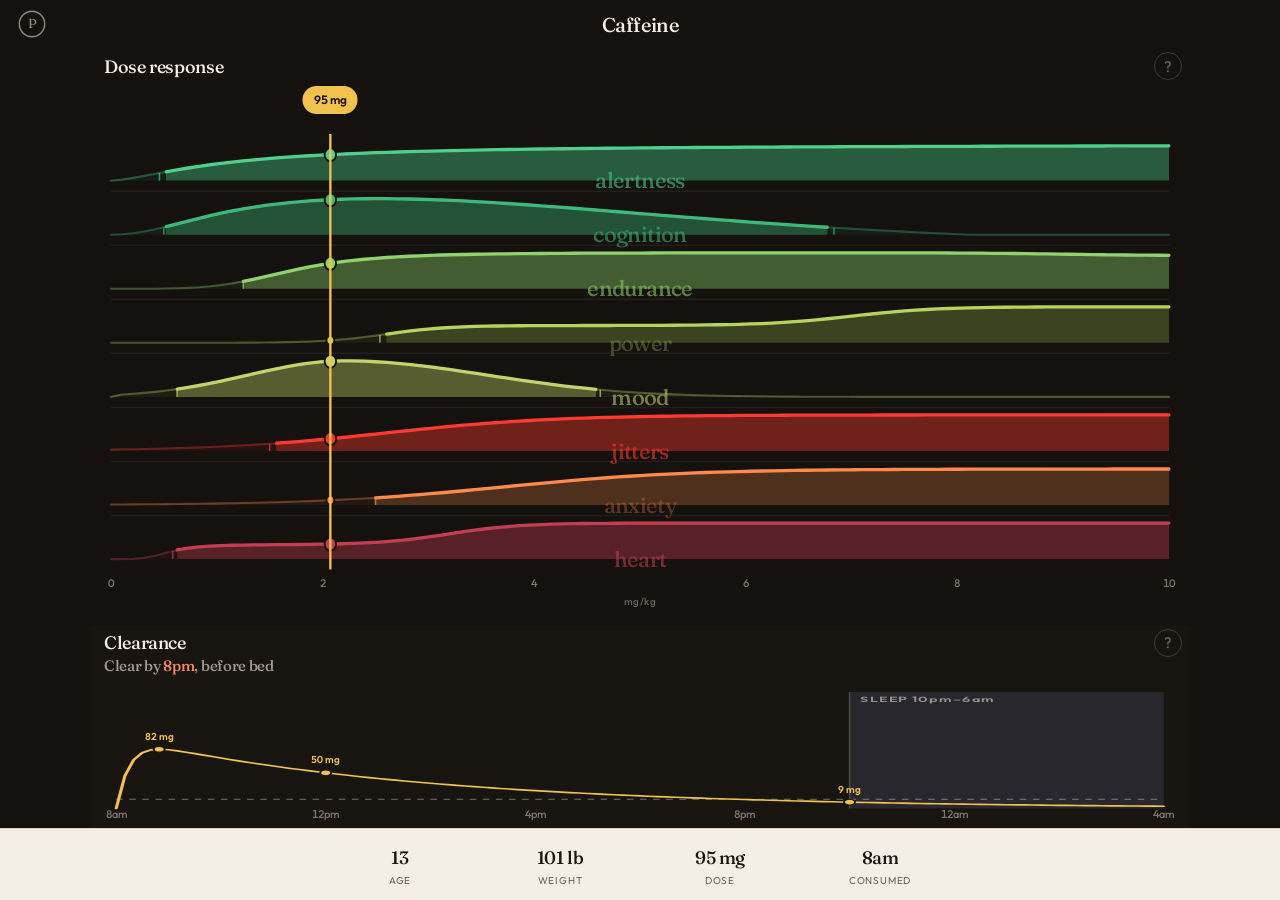
==== caffeine/index.html @ 864a2ca4 "Start Circle P: caffeine dose visualizer and The Word. Co-authored-by: Cursor <cursoragent@cursor.co" ====
<!DOCTYPE html>
<html lang="en">

<head>
  <meta charset="utf-8" />
  <meta name="viewport" content="width=device-width, initial-scale=1, viewport-fit=cover" />
  <title>Caffeine · Circle P</title>
  <meta name="description" content="Caffeine dose response and clearance." />
  <link rel="preconnect" href="https://fonts.googleapis.com" />
  <link rel="preconnect" href="https://fonts.gstatic.com" crossorigin />
  <link
    href="https://fonts.googleapis.com/css2?family=Fraunces:opsz,wght@9..144,500;9..144,600&family=Outfit:wght@400;500;600&display=swap"
    rel="stylesheet" />
  <link rel="stylesheet" href="../shared.css" />
  <link rel="stylesheet" href="styles.css?v=22" />
</head>

<body>
  <header class="top">
    <a class="brand" href="../" aria-label="Circle P">
      <svg viewBox="0 0 32 32" width="28" height="28" aria-hidden="true">
        <circle cx="16" cy="16" r="14.5" fill="none" stroke="currentColor" stroke-width="1.6" />
        <text x="16" y="21" text-anchor="middle" font-size="15" font-family="Fraunces, Georgia, serif"
          fill="currentColor">P</text>
      </svg>
    </a>
    <button type="button" class="app-name" id="app-toggle" aria-expanded="false" aria-controls="app-menu">
      Caffeine
    </button>
    <span class="top-spacer" aria-hidden="true"></span>
  </header>

  <div class="app-menu" id="app-menu" hidden>
    <a href="./" aria-current="page">Caffeine</a>
    <a href="../the-word/">The Word</a>
  </div>

  <main class="fold">
    <section class="panel" id="dose-panel">
      <div class="panel-head">
        <h2>Dose response</h2>
        <button type="button" class="help" data-flip="dose-panel" data-label="What these curves mean"
          aria-expanded="false" aria-controls="dose-notes" aria-label="What these curves mean">?</button>
      </div>
      <div class="flip">
        <div class="flip-inner">
          <div class="flip-front">
            <div class="dose-wrap">
              <div class="dose-plot">
                <svg id="dose-chart" viewBox="0 0 840 338" preserveAspectRatio="none" role="slider"
                  aria-label="Dose in milligrams" aria-valuemin="0" aria-valuemax="800"></svg>
                <div id="dose-stamps" class="dose-stamps" aria-hidden="true"></div>
                <div class="dose-hud" aria-hidden="true">
                  <div id="dose-pill" class="dose-pill"></div>
                </div>
              </div>
              <div class="dose-scale">
                <div id="dose-axis" class="dose-axis"></div>
                <p class="dose-unit">mg/kg</p>
              </div>
            </div>
          </div>
          <div class="flip-back">
            <p class="notes-lead" id="notes-lead">mg below are for 13 y, 101 lb</p>
            <dl id="dose-notes">
              <dt>Alertness</dt>
              <dd><span data-note="alertness"></span>
                <span class="cite">Lieberman 2002, men ~24. Childs &amp; de Wit 2006, adults 18–35.</span>
              </dd>
              <dt>Cognition</dt>
              <dd><span data-note="cognition"></span>
                <span class="cite">Childs &amp; de Wit 2006, adults 18–35. Kaplan 1997.</span>
              </dd>
              <dt>Endurance</dt>
              <dd><span data-note="endurance"></span>
                <span class="cite">Graham &amp; Spriet 1995, men ~20s. Southward 2018.</span>
              </dd>
              <dt>Power</dt>
              <dd><span data-note="power"></span>
                <span class="cite">Pallarés 2013, men ~25.</span>
              </dd>
              <dt>Speed</dt>
              <dd><span data-note="speed"></span>
                <span class="cite">Saville 2018. Salinero 2019. Christensen 2017.</span>
              </dd>
              <dt>Mood</dt>
              <dd><span data-note="mood"></span>
                <span class="cite">Childs &amp; de Wit 2006. Kaplan 1997. Griffiths, adults.</span>
              </dd>
              <dt>Jitters</dt>
              <dd><span data-note="jitters"></span>
                <span class="cite">Richardson 1995, adults.</span>
              </dd>
              <dt>Anxiety</dt>
              <dd><span data-note="anxiety"></span>
                <span class="cite">Childs &amp; de Wit 2006. Childs 2008. Rogers 2010, adults.</span>
              </dd>
              <dt>Heart</dt>
              <dd><span data-note="heart"></span>
                <span class="cite">Temple 2014, ages 8–9 and 15–17. Mandilaras 2022, mean age 14.5.</span>
              </dd>
            </dl>
          </div>
        </div>
      </div>
    </section>
    <section class="panel clear-panel" id="clear-panel">
      <div class="clear-head">
        <div class="panel-head">
          <h2>Clearance</h2>
          <button type="button" class="help" data-flip="clear-panel" data-label="What this chart means"
            aria-expanded="false" aria-controls="clear-notes" aria-label="What this chart means">?</button>
        </div>
        <p id="sleep-readout"></p>
      </div>
      <div class="flip">
        <div class="flip-inner">
          <div class="flip-front">
            <div class="clear-wrap">
              <svg id="clear-chart" viewBox="0 0 840 220" preserveAspectRatio="none" role="img"></svg>
              <div id="clear-marks" class="clear-marks" aria-hidden="true"></div>
              <div id="clear-axis" class="dose-axis" aria-hidden="true"></div>
            </div>
          </div>
          <div class="flip-back">
            <dl id="clear-notes">
              <dt>Uptake</dt>
              <dd><span data-note="uptake"></span>
                <span class="cite">Bonati 1982. Liguori 1997, adults, 400 mg. Brachtel 1988.</span>
              </dd>
              <dt>Metabolism rate</dt>
              <dd><span data-note="decay"></span>
                <span class="cite">EFSA 2015. Aranda 1979.</span>
              </dd>
              <dt>Sleep disturbance</dt>
              <dd><span data-note="quiet"></span>
                <span class="cite">Landolt 1995, young men ~70 kg.</span>
              </dd>
            </dl>
          </div>
        </div>
      </div>
    </section>
  </main>

  <div class="scrim" id="scrim" hidden></div>

  <div class="sheet" id="sheet" hidden>
    <div class="editor" data-editor="age">
      <div class="chips" id="age-chips"></div>
      <input id="age-range" type="range" min="8" max="80" step="1" value="13" />
      <div class="stepper">
        <button type="button" id="age-down" aria-label="Younger">−</button>
        <div class="stepper-value">
          <input id="age-input" type="number" min="8" max="80" step="1" value="13" />
          <span>yr</span>
        </div>
        <button type="button" id="age-up" aria-label="Older">+</button>
      </div>
      <p class="meta" aria-hidden="true">&nbsp;</p>
    </div>

    <div class="editor" data-editor="weight">
      <div class="chips" id="weight-chips"></div>
      <input id="weight-range" type="range" min="40" max="400" step="1" value="101" />
      <div class="stepper">
        <button type="button" id="weight-down" aria-label="Lighter">−</button>
        <div class="stepper-value">
          <input id="weight-input" type="number" min="40" max="400" step="1" value="101" />
          <span>lb</span>
        </div>
        <button type="button" id="weight-up" aria-label="Heavier">+</button>
      </div>
      <p class="meta" id="weight-kg">46 kg</p>
    </div>

    <div class="editor" data-editor="dose">
      <div class="chips" id="drinks"></div>
      <input id="dose-range" type="range" min="0" max="400" step="1" value="95" />
      <div class="stepper">
        <button type="button" id="dose-down" aria-label="Less">−</button>
        <div class="stepper-value">
          <input id="dose-input" type="number" min="0" max="800" step="1" value="95" />
          <span>mg</span>
        </div>
        <button type="button" id="dose-up" aria-label="More">+</button>
      </div>
      <p class="meta" id="dose-meta">2.1 mg/kg</p>
    </div>

    <div class="editor editor-split" data-editor="time">
      <div class="editor-col">
        <div class="chips" id="consume-chips"></div>
        <input id="consume-range" type="range" min="300" max="1320" step="15" value="480" />
        <div class="stepper">
          <button type="button" id="consume-down" aria-label="Earlier">−</button>
          <div class="stepper-value">
            <span id="consume-display" class="stepper-clock">8am</span>
          </div>
          <button type="button" id="consume-up" aria-label="Later">+</button>
        </div>
        <p class="meta">consumed</p>
      </div>
      <div class="editor-col">
        <div class="chips" id="bed-chips"></div>
        <input id="bed-range" type="range" min="1080" max="1560" step="15" value="1320" />
        <div class="stepper">
          <button type="button" id="bed-down" aria-label="Earlier bedtime">−</button>
          <div class="stepper-value">
            <span id="bed-display" class="stepper-clock">10pm</span>
          </div>
          <button type="button" id="bed-up" aria-label="Later bedtime">+</button>
        </div>
        <p class="meta">bedtime</p>
      </div>
    </div>
  </div>

  <nav class="tray" aria-label="Inputs">
    <div class="tray-inner">
      <button type="button" class="tray-item" data-sheet="age">
        <strong id="tray-age">13</strong>
        <span>age</span>
      </button>
      <button type="button" class="tray-item" data-sheet="weight">
        <strong id="tray-weight">101 lb</strong>
        <span>weight</span>
      </button>
      <button type="button" class="tray-item" data-sheet="dose">
        <strong id="tray-dose">95 mg</strong>
        <span>dose</span>
      </button>
      <button type="button" class="tray-item" data-sheet="time">
        <strong id="tray-time">8am</strong>
        <span>consumed</span>
      </button>
    </div>
  </nav>

  <script src="app.js?v=35"></script>
</body>

</html>
---- shared.css ----
:root {
  --bg: #efe6d6;
  --ink: #1c1410;
  --ink-soft: #5c5046;
  --paper: #fff8ee;
  --rule: #d9cbb6;
  --stage: #14110e;
  --serif: "Fraunces", "Iowan Old Style", Georgia, serif;
  --sans: "Outfit", "Avenir Next", "Segoe UI", sans-serif;
}

* {
  box-sizing: border-box;
}

html {
  background: var(--bg);
}

body {
  margin: 0;
  color: var(--ink);
  background: var(--bg);
  font-family: var(--sans);
  font-size: 17px;
  line-height: 1.5;
}

a {
  color: inherit;
}

.home {
  color: #f4eee4;
  background: var(--stage);
}

.home html,
html:has(.home) {
  background: var(--stage);
}

.home-stage {
  display: flex;
  flex-direction: column;
  align-items: center;
  justify-content: center;
  gap: 48px;
  min-height: 100dvh;
  padding: max(32px, env(safe-area-inset-top)) 24px max(40px, env(safe-area-inset-bottom));
}

.home-brand {
  color: rgba(244, 238, 228, 0.55);
}

.home-apps {
  display: flex;
  flex-direction: column;
  align-items: center;
  gap: 8px;
}

.home-apps a {
  padding: 8px 12px;
  font-family: var(--serif);
  font-size: clamp(32px, 8vw, 48px);
  font-weight: 500;
  letter-spacing: -0.03em;
  line-height: 1.1;
  text-decoration: none;
}

.home-apps a:hover {
  color: #f2c14e;
}
---- caffeine/styles.css ----
:root {
  --stage: #14110e;
  --paper: #f4eee4;
  --ink: #1c1410;
  --muted: #6d6258;
  --line: #e0d4c4;
  --mark: #f2c14e;
  --header: 48px;
  --tray: 72px;
  --serif: "Fraunces", "Iowan Old Style", Georgia, serif;
  --sans: "Outfit", "Avenir Next", "Segoe UI", sans-serif;
}

* {
  box-sizing: border-box;
}

html,
body {
  margin: 0;
  min-height: 100%;
  background: var(--stage);
  color: var(--paper);
  font-family: var(--sans);
  user-select: none;
}

.top {
  position: sticky;
  top: 0;
  z-index: 6;
  display: grid;
  grid-template-columns: 44px 1fr 44px;
  align-items: center;
  height: calc(var(--header) + env(safe-area-inset-top));
  padding: env(safe-area-inset-top) 10px 0;
  background: var(--stage);
}

.brand {
  display: grid;
  place-items: center;
  width: 44px;
  height: 44px;
  color: rgba(244, 238, 228, 0.55);
  text-decoration: none;
}

.brand:hover {
  color: var(--paper);
}

.app-name {
  justify-self: center;
  padding: 6px 12px;
  border: 0;
  background: transparent;
  color: var(--paper);
  font-family: var(--serif);
  font-size: 20px;
  font-weight: 500;
  letter-spacing: -0.02em;
  cursor: pointer;
}

.app-name[aria-expanded="true"] {
  color: var(--mark);
}

.top-spacer {
  width: 44px;
}

.app-menu:not([hidden]) {
  position: sticky;
  top: calc(var(--header) + env(safe-area-inset-top));
  z-index: 6;
  display: flex;
  flex-direction: column;
  padding: 4px 16px 12px;
  background: var(--stage);
  border-bottom: 1px solid rgba(244, 238, 228, 0.08);
}

.app-menu a {
  padding: 12px 8px;
  color: var(--paper);
  font-size: 16px;
  text-decoration: none;
}

.app-menu a[aria-current="page"] {
  color: var(--mark);
}

.fold {
  display: flex;
  flex-direction: column;
  height: calc(100dvh - var(--header) - var(--tray) - env(safe-area-inset-top) - env(safe-area-inset-bottom));
}

.panel {
  display: flex;
  flex-direction: column;
  min-height: 0;
  flex: 2.15 1 0;
}

.panel:not(.clear-panel) {
  margin-bottom: 16px;
}

.clear-panel {
  flex: 0.78 1 0;
  background: #181410;
}

.panel-head {
  display: flex;
  align-items: center;
  justify-content: space-between;
  gap: 8px;
  min-height: 32px;
  padding: 4px 8px 0 14px;
}

.panel h2 {
  margin: 0;
  font-family: var(--serif);
  font-size: 18px;
  font-weight: 500;
  letter-spacing: -0.02em;
  color: var(--paper);
}

.help {
  flex: 0 0 auto;
  width: 28px;
  height: 28px;
  border: 1px solid rgba(244, 238, 228, 0.18);
  border-radius: 50%;
  background: transparent;
  color: rgba(244, 238, 228, 0.4);
  font-family: var(--sans);
  font-size: 15px;
  font-weight: 400;
  line-height: 1;
  cursor: pointer;
}

.help[aria-expanded="true"] {
  border-color: var(--mark);
  color: var(--mark);
  font-size: 18px;
}

.clear-head {
  display: flex;
  flex-direction: column;
  gap: 0;
  padding: 0;
}

.clear-head .panel-head {
  padding-bottom: 0;
}

.clear-head #sleep-readout {
  padding: 0 14px 2px;
}

.panel.is-flipped #sleep-readout {
  display: none;
}

.flip {
  flex: 1 1 auto;
  min-height: 0;
  perspective: 900px;
}

.flip-inner {
  position: relative;
  width: 100%;
  height: 100%;
  transition: transform 0.4s ease;
  transform-style: preserve-3d;
}

.panel.is-flipped .flip-inner {
  transform: rotateY(180deg);
}

.flip-front,
.flip-back {
  position: absolute;
  inset: 0;
  backface-visibility: hidden;
  -webkit-backface-visibility: hidden;
}

.flip-front {
  display: flex;
  flex-direction: column;
  pointer-events: auto;
}

.panel.is-flipped .flip-front {
  pointer-events: none;
}

.flip-back {
  pointer-events: none;
}

.panel.is-flipped .flip-back {
  pointer-events: auto;
}

.flip-front .dose-wrap,
.flip-front .clear-wrap,
.flip-front > svg {
  flex: 1 1 auto;
  min-height: 0;
  height: 100%;
}

.flip-back {
  overflow: auto;
  padding: 4px 14px 14px;
  transform: rotateY(180deg);
  user-select: text;
  -webkit-overflow-scrolling: touch;
}

.notes-lead {
  margin: 0 0 10px;
  font-size: 11px;
  letter-spacing: 0.04em;
  text-align: center;
  color: rgba(244, 238, 228, 0.4);
}

.flip-back dl {
  margin: 0;
}

.flip-back dt {
  margin: 14px 0 5px;
  font-family: var(--serif);
  font-size: clamp(16px, 4.8vw, 22px);
  font-weight: 500;
  letter-spacing: -0.03em;
  line-height: 0.95;
  text-align: center;
  color: var(--paper);
}

.flip-back dt:first-child {
  margin-top: 2px;
}

.flip-back dd {
  margin: 0 auto;
  max-width: 34em;
  font-size: 13px;
  line-height: 1.35;
  color: rgba(244, 238, 228, 0.78);
}

.flip-back .cite {
  display: block;
  margin-top: 3px;
  font-size: 11px;
  color: rgba(244, 238, 228, 0.4);
}

.clear-head p {
  margin: 0;
  font-family: var(--serif);
  font-size: 15px;
  font-weight: 500;
  letter-spacing: -0.02em;
  line-height: 1.25;
  color: rgba(244, 238, 228, 0.62);
}

.clear-head em {
  font-style: normal;
  color: #ff8a65;
}

.panel svg {
  display: block;
  width: 100%;
  flex: 1 1 auto;
  min-height: 0;
  touch-action: none;
  cursor: ew-resize;
}

.dose-wrap {
  display: flex;
  flex-direction: column;
  flex: 1 1 auto;
  min-height: 0;
}

.dose-plot {
  position: relative;
  flex: 1 1 auto;
  min-height: 0;
}

.dose-plot svg,
.clear-wrap svg {
  display: block;
  width: 100%;
  height: 100%;
}

.clear-wrap {
  position: relative;
  flex: 1 1 auto;
  min-height: 0;
}

.dose-hud {
  position: absolute;
  inset: 0;
  pointer-events: none;
}

.dose-pill {
  position: absolute;
  top: 6px;
  transform: translateX(-50%);
  padding: 5px 11px;
  border-radius: 999px;
  background: var(--mark);
  color: var(--ink);
  font-family: var(--sans);
  font-size: 12px;
  font-weight: 600;
  font-variant-numeric: tabular-nums;
  letter-spacing: 0;
  white-space: nowrap;
}

.dose-scale {
  flex: 0 0 auto;
  padding: 2px 0 0;
}

.dose-axis {
  position: relative;
  height: 13px;
}

.dose-axis span {
  position: absolute;
  top: 0;
  color: rgba(244, 238, 228, 0.45);
  font-family: var(--sans);
  font-size: 11px;
  font-weight: 500;
  font-variant-numeric: tabular-nums;
  letter-spacing: 0;
  line-height: 1;
  transform: translateX(-50%);
  white-space: nowrap;
}

.dose-unit {
  margin: 3px 0 0;
  text-align: center;
  font-family: var(--sans);
  font-size: 10px;
  font-weight: 500;
  letter-spacing: 0.04em;
  color: rgba(244, 238, 228, 0.38);
}

.clear-marks {
  position: absolute;
  inset: 0;
  pointer-events: none;
}

.clear-mark {
  position: absolute;
  transform: translate(-50%, -140%);
  color: #f2c14e;
  font-family: var(--sans);
  font-size: 10px;
  font-weight: 600;
  font-variant-numeric: tabular-nums;
  letter-spacing: 0;
  white-space: nowrap;
}

#clear-axis {
  position: absolute;
  left: 0;
  right: 0;
  bottom: 3px;
  height: 16px;
  pointer-events: none;
}

.dose-stamps {
  position: absolute;
  inset: 0;
  pointer-events: none;
}

.ridge-stamp {
  position: absolute;
  left: 0;
  right: 0;
  display: flex;
  align-items: flex-end;
  justify-content: center;
  font-family: var(--serif);
  font-size: clamp(16px, 4.8vw, 22px);
  font-weight: 500;
  letter-spacing: -0.03em;
  line-height: 0.9;
}

.scrim {
  position: fixed;
  inset: 0;
  z-index: 8;
  background: rgba(10, 8, 6, 0.35);
}

.sheet {
  position: fixed;
  left: 0;
  right: 0;
  bottom: calc(var(--tray) + env(safe-area-inset-bottom));
  z-index: 9;
  padding: 16px 16px 14px;
  background: var(--paper);
  color: var(--ink);
  border-top: 1px solid var(--line);
}

.editor {
  display: none;
  min-height: 168px;
}

.sheet[data-open="age"] [data-editor="age"],
.sheet[data-open="weight"] [data-editor="weight"],
.sheet[data-open="dose"] [data-editor="dose"] {
  display: flex;
  flex-direction: column;
}

.sheet[data-open="time"] [data-editor="time"] {
  display: grid;
  grid-template-columns: 1fr 1fr;
  gap: 12px;
}

.editor-col {
  min-width: 0;
  display: flex;
  flex-direction: column;
}

.field-label {
  margin: 12px 0 8px;
  font-size: 11px;
  font-weight: 600;
  letter-spacing: 0.1em;
  text-transform: uppercase;
  color: var(--muted);
}

.field-label:first-child {
  margin-top: 0;
}

.stepper {
  display: flex;
  align-items: center;
  justify-content: space-between;
  gap: 12px;
}

.stepper button,
.chip {
  min-height: 44px;
  border: 1px solid var(--line);
  background: transparent;
  color: var(--ink);
  font: inherit;
  cursor: pointer;
}

.stepper button {
  width: 48px;
  font-size: 24px;
  line-height: 1;
}

.stepper-value {
  display: flex;
  align-items: baseline;
  justify-content: center;
  gap: 8px;
  min-width: 140px;
}

.stepper-value input {
  width: 96px;
  border: 0;
  background: transparent;
  color: var(--ink);
  font-family: var(--serif);
  font-size: 44px;
  font-weight: 500;
  letter-spacing: -0.03em;
  text-align: right;
  font-variant-numeric: tabular-nums;
}

.stepper-value span,
.meta {
  color: var(--muted);
  font-size: 14px;
}

.meta {
  margin: 10px 0 0;
  text-align: center;
  min-height: 1.2em;
}

.stepper-clock {
  font-family: var(--serif);
  font-size: clamp(28px, 7vw, 36px);
  font-weight: 500;
  letter-spacing: -0.03em;
  line-height: 1;
  color: var(--ink);
}

.editor-split .chips {
  margin-left: 0;
  margin-right: 0;
  padding-left: 0;
  padding-right: 0;
}

.editor-split .stepper button {
  width: 40px;
}

.chips {
  display: flex;
  flex-wrap: nowrap;
  gap: 8px;
  margin: 0 -16px 10px;
  padding: 0 16px;
  overflow-x: auto;
  -webkit-overflow-scrolling: touch;
}

.chip {
  flex: 0 0 auto;
  padding: 0 12px;
  font-size: 14px;
}

.chip[aria-pressed="true"] {
  background: var(--ink);
  border-color: var(--ink);
  color: var(--paper);
}

input[type="range"] {
  width: 100%;
  margin: 2px 0 10px;
  accent-color: #c45e1a;
}

input[type="time"] {
  display: block;
  width: 100%;
  min-height: 44px;
  margin-bottom: 4px;
  padding: 0 10px;
  border: 1px solid var(--line);
  background: #fff8ee;
  color: var(--ink);
  font: inherit;
  font-size: 18px;
}

.tray {
  position: fixed;
  left: 0;
  right: 0;
  bottom: 0;
  z-index: 10;
  height: calc(var(--tray) + env(safe-area-inset-bottom));
  padding-bottom: env(safe-area-inset-bottom);
  background: var(--paper);
  color: var(--ink);
  border-top: 1px solid var(--line);
}

.tray-inner {
  display: grid;
  grid-template-columns: repeat(4, 1fr);
  height: var(--tray);
  max-width: 640px;
  margin: 0 auto;
}

.tray-item {
  display: flex;
  flex-direction: column;
  align-items: center;
  justify-content: center;
  gap: 2px;
  min-width: 0;
  padding: 8px 4px 6px;
  border: 0;
  background: transparent;
  color: inherit;
  font: inherit;
  cursor: pointer;
}

.tray-item[aria-pressed="true"] {
  background: #ebe3d6;
}

.tray-item strong {
  max-width: 100%;
  overflow: hidden;
  font-family: var(--serif);
  font-size: 18px;
  font-weight: 500;
  letter-spacing: -0.02em;
  white-space: nowrap;
  text-overflow: ellipsis;
}

.tray-item span {
  font-size: 10px;
  letter-spacing: 0.08em;
  text-transform: uppercase;
  color: var(--muted);
}

[hidden] {
  display: none !important;
}

@media (min-width: 800px) {
  .sheet {
    left: 50%;
    right: auto;
    width: min(520px, 100%);
    transform: translateX(-50%);
    border: 1px solid var(--line);
    border-bottom: 0;
  }

  .fold {
    max-width: 1100px;
    margin: 0 auto;
  }
}
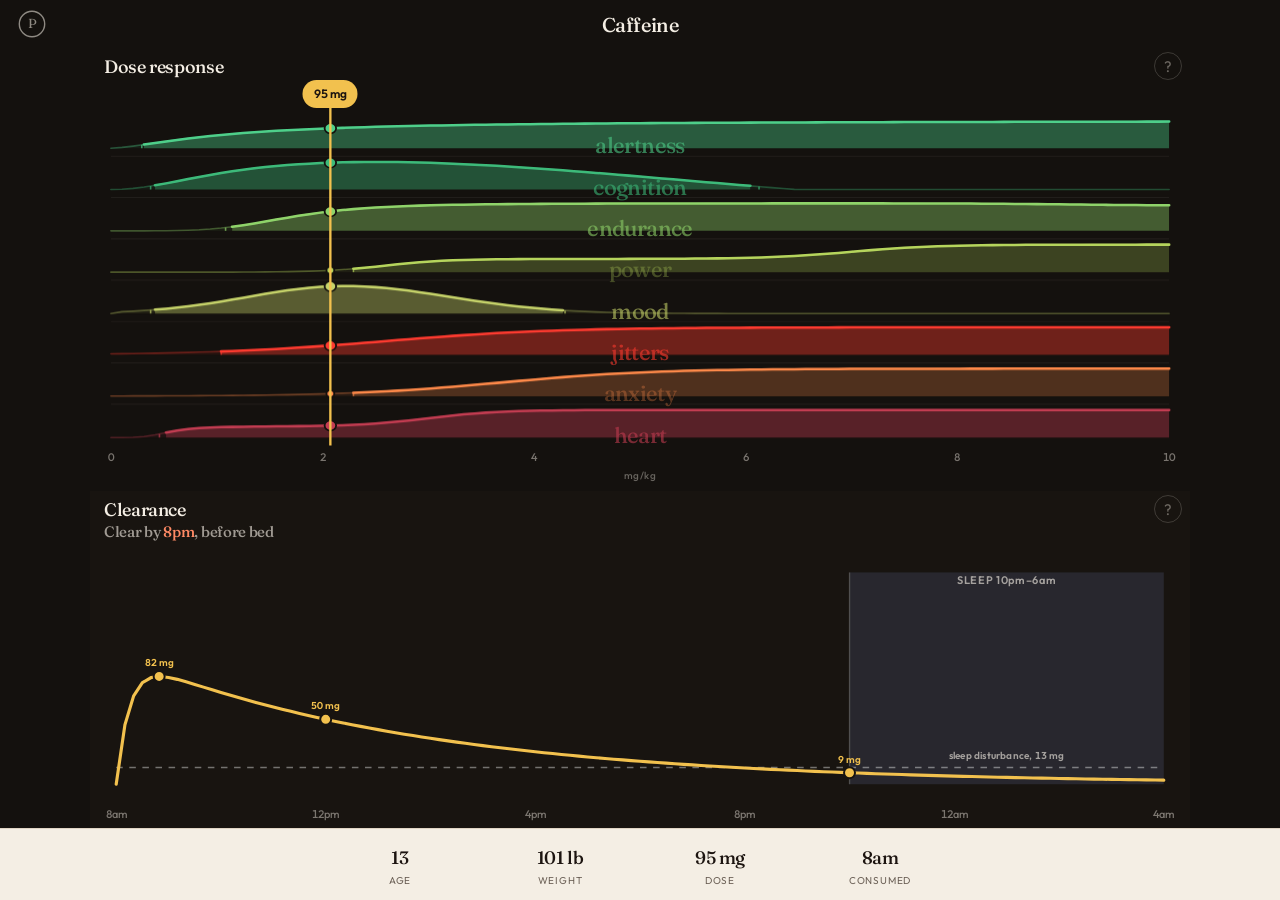
==== commit b753093c: "Publish caffeine science cleanup and readable sleep labels. Cards and ridges now tell the same story" ====
--- a/caffeine/index.html
+++ b/caffeine/index.html
@@ -5,17 +5,41 @@
   <meta charset="utf-8" />
   <meta name="viewport" content="width=device-width, initial-scale=1, viewport-fit=cover" />
   <title>Caffeine · Circle P</title>
-  <meta name="description" content="Caffeine dose response and clearance." />
+  <meta name="description"
+    content="See what a caffeine dose does at your age and weight — alertness, mood, heart, sleep — and how long it stays in you." />
+  <meta name="theme-color" content="#14110e" />
+  <meta name="color-scheme" content="dark" />
+  <meta name="apple-mobile-web-app-title" content="Caffeine" />
+  <link rel="canonical" href="https://eprothro.github.io/apps/caffeine/" />
+  <link rel="icon" href="../favicon.svg" type="image/svg+xml" />
+  <link rel="apple-touch-icon" href="../apple-touch-icon.png" />
+  <meta property="og:type" content="website" />
+  <meta property="og:site_name" content="Circle P" />
+  <meta property="og:locale" content="en_US" />
+  <meta property="og:url" content="https://eprothro.github.io/apps/caffeine/" />
+  <meta property="og:title" content="Caffeine · Circle P" />
+  <meta property="og:description"
+    content="See what a caffeine dose does at your age and weight — alertness, mood, heart, sleep — and how long it stays in you." />
+  <meta property="og:image" content="https://eprothro.github.io/apps/og/caffeine.png" />
+  <meta property="og:image:width" content="1200" />
+  <meta property="og:image:height" content="630" />
+  <meta property="og:image:alt" content="Caffeine — Circle P" />
+  <meta name="twitter:card" content="summary_large_image" />
+  <meta name="twitter:title" content="Caffeine · Circle P" />
+  <meta name="twitter:description"
+    content="See what a caffeine dose does at your age and weight — alertness, mood, heart, sleep — and how long it stays in you." />
+  <meta name="twitter:image" content="https://eprothro.github.io/apps/og/caffeine.png" />
   <link rel="preconnect" href="https://fonts.googleapis.com" />
   <link rel="preconnect" href="https://fonts.gstatic.com" crossorigin />
   <link
     href="https://fonts.googleapis.com/css2?family=Fraunces:opsz,wght@9..144,500;9..144,600&family=Outfit:wght@400;500;600&display=swap"
     rel="stylesheet" />
-  <link rel="stylesheet" href="../shared.css" />
-  <link rel="stylesheet" href="styles.css?v=22" />
+  <link rel="stylesheet" href="../shared.css?v=3" />
+  <link rel="stylesheet" href="styles.css?v=27" />
 </head>
 
 <body>
+  <h1 class="sr-only">Caffeine</h1>
   <header class="top">
     <a class="brand" href="../" aria-label="Circle P">
       <svg viewBox="0 0 32 32" width="28" height="28" aria-hidden="true">
@@ -46,13 +70,13 @@
         <div class="flip-inner">
           <div class="flip-front">
             <div class="dose-wrap">
+              <div class="dose-hud" aria-hidden="true">
+                <div id="dose-pill" class="dose-pill"></div>
+              </div>
               <div class="dose-plot">
                 <svg id="dose-chart" viewBox="0 0 840 338" preserveAspectRatio="none" role="slider"
                   aria-label="Dose in milligrams" aria-valuemin="0" aria-valuemax="800"></svg>
                 <div id="dose-stamps" class="dose-stamps" aria-hidden="true"></div>
-                <div class="dose-hud" aria-hidden="true">
-                  <div id="dose-pill" class="dose-pill"></div>
-                </div>
               </div>
               <div class="dose-scale">
                 <div id="dose-axis" class="dose-axis"></div>
@@ -65,11 +89,11 @@
             <dl id="dose-notes">
               <dt>Alertness</dt>
               <dd><span data-note="alertness"></span>
-                <span class="cite">Lieberman 2002, men ~24. Childs &amp; de Wit 2006, adults 18–35.</span>
+                <span class="cite">Lieberman 1987. Lieberman 2002, men ~24.</span>
               </dd>
               <dt>Cognition</dt>
               <dd><span data-note="cognition"></span>
-                <span class="cite">Childs &amp; de Wit 2006, adults 18–35. Kaplan 1997.</span>
+                <span class="cite">Lieberman 1987. Childs &amp; de Wit 2006, adults 18–35. Kaplan 1997.</span>
               </dd>
               <dt>Endurance</dt>
               <dd><span data-note="endurance"></span>
@@ -85,7 +109,7 @@
               </dd>
               <dt>Mood</dt>
               <dd><span data-note="mood"></span>
-                <span class="cite">Childs &amp; de Wit 2006. Kaplan 1997. Griffiths, adults.</span>
+                <span class="cite">Smit &amp; Rogers 2000. Childs &amp; de Wit 2006. Griffiths, adults.</span>
               </dd>
               <dt>Jitters</dt>
               <dd><span data-note="jitters"></span>
@@ -93,11 +117,11 @@
               </dd>
               <dt>Anxiety</dt>
               <dd><span data-note="anxiety"></span>
-                <span class="cite">Childs &amp; de Wit 2006. Childs 2008. Rogers 2010, adults.</span>
+                <span class="cite">Childs &amp; de Wit 2006. Rogers 2010, adults.</span>
               </dd>
               <dt>Heart</dt>
               <dd><span data-note="heart"></span>
-                <span class="cite">Temple 2014, ages 8–9 and 15–17. Mandilaras 2022, mean age 14.5.</span>
+                <span class="cite">Temple 2014, ages 8–9 and 15–17. Turley 2008. Mandilaras 2022, mean age 14.5.</span>
               </dd>
             </dl>
           </div>
@@ -237,7 +261,7 @@
     </div>
   </nav>
 
-  <script src="app.js?v=35"></script>
+  <script src="app.js?v=40"></script>
 </body>
 
 </html>
--- a/shared.css
+++ b/shared.css
@@ -30,6 +30,18 @@
   color: inherit;
 }
 
+.sr-only {
+  position: absolute;
+  width: 1px;
+  height: 1px;
+  padding: 0;
+  margin: -1px;
+  overflow: hidden;
+  clip: rect(0, 0, 0, 0);
+  white-space: nowrap;
+  border: 0;
+}
+
 .home {
   color: #f4eee4;
   background: var(--stage);
@@ -51,7 +63,11 @@
 }
 
 .home-brand {
+  margin: 0;
   color: rgba(244, 238, 228, 0.55);
+  font-size: inherit;
+  font-weight: inherit;
+  line-height: 0;
 }
 
 .home-apps {
--- a/caffeine/styles.css
+++ b/caffeine/styles.css
@@ -103,15 +103,15 @@
   display: flex;
   flex-direction: column;
   min-height: 0;
-  flex: 2.15 1 0;
+  flex: 1.55 1 0;
 }
 
 .panel:not(.clear-panel) {
-  margin-bottom: 16px;
+  margin-bottom: 8px;
 }
 
 .clear-panel {
-  flex: 0.78 1 0;
+  flex: 1.2 1 0;
   background: #181410;
 }
 
@@ -246,7 +246,7 @@
 }
 
 .flip-back dt {
-  margin: 14px 0 5px;
+  margin: 12px 0 4px;
   font-family: var(--serif);
   font-size: clamp(16px, 4.8vw, 22px);
   font-weight: 500;
@@ -326,15 +326,16 @@
 }
 
 .dose-hud {
-  position: absolute;
-  inset: 0;
+  position: relative;
+  flex: 0 0 auto;
+  height: 28px;
   pointer-events: none;
 }
 
 .dose-pill {
   position: absolute;
-  top: 6px;
-  transform: translateX(-50%);
+  top: 50%;
+  transform: translate(-50%, -50%);
   padding: 5px 11px;
   border-radius: 999px;
   background: var(--mark);
@@ -399,6 +400,29 @@
   white-space: nowrap;
 }
 
+.sleep-band-label,
+.quiet-label {
+  position: absolute;
+  transform: translateX(-50%);
+  color: rgba(244, 238, 228, 0.62);
+  font-family: var(--sans);
+  font-weight: 600;
+  letter-spacing: 0.06em;
+  white-space: nowrap;
+  text-align: center;
+}
+
+.sleep-band-label {
+  font-size: 11px;
+}
+
+.quiet-label {
+  transform: translate(-50%, -130%);
+  font-size: 10px;
+  font-variant-numeric: tabular-nums;
+  letter-spacing: 0.02em;
+}
+
 #clear-axis {
   position: absolute;
   left: 0;
@@ -488,7 +512,7 @@
   display: flex;
   align-items: center;
   justify-content: space-between;
-  gap: 12px;
+  gap: 8px;
 }
 
 .stepper button,
@@ -502,9 +526,11 @@
 }
 
 .stepper button {
+  flex: 0 0 48px;
   width: 48px;
   font-size: 24px;
   line-height: 1;
+  padding: 0;
 }
 
 .stepper-value {
@@ -512,23 +538,34 @@
   align-items: baseline;
   justify-content: center;
   gap: 8px;
-  min-width: 140px;
+  flex: 1 1 auto;
+  min-width: 0;
 }
 
 .stepper-value input {
-  width: 96px;
+  width: 3.15em;
+  min-width: 3.15em;
   border: 0;
+  padding: 0;
   background: transparent;
   color: var(--ink);
   font-family: var(--serif);
-  font-size: 44px;
+  font-size: clamp(36px, 11vw, 44px);
   font-weight: 500;
   letter-spacing: -0.03em;
   text-align: right;
   font-variant-numeric: tabular-nums;
-}
-
-.stepper-value span,
+  appearance: textfield;
+  -webkit-appearance: none;
+}
+
+.stepper-value input::-webkit-outer-spin-button,
+.stepper-value input::-webkit-inner-spin-button {
+  -webkit-appearance: none;
+  margin: 0;
+}
+
+.stepper-value input + span,
 .meta {
   color: var(--muted);
   font-size: 14px;
@@ -541,12 +578,16 @@
 }
 
 .stepper-clock {
+  display: block;
+  min-width: 0;
   font-family: var(--serif);
-  font-size: clamp(28px, 7vw, 36px);
+  font-size: clamp(26px, 8vw, 34px);
   font-weight: 500;
   letter-spacing: -0.03em;
   line-height: 1;
   color: var(--ink);
+  text-align: center;
+  white-space: nowrap;
 }
 
 .editor-split .chips {
@@ -556,8 +597,17 @@
   padding-right: 0;
 }
 
+.editor-split .stepper {
+  gap: 6px;
+}
+
 .editor-split .stepper button {
-  width: 40px;
+  flex: 0 0 44px;
+  width: 44px;
+}
+
+.editor-split .stepper-value {
+  min-width: 0;
 }
 
 .chips {
@@ -643,13 +693,12 @@
 
 .tray-item strong {
   max-width: 100%;
-  overflow: hidden;
   font-family: var(--serif);
-  font-size: 18px;
+  font-size: clamp(15px, 4.6vw, 18px);
   font-weight: 500;
   letter-spacing: -0.02em;
   white-space: nowrap;
-  text-overflow: ellipsis;
+  font-variant-numeric: tabular-nums;
 }
 
 .tray-item span {
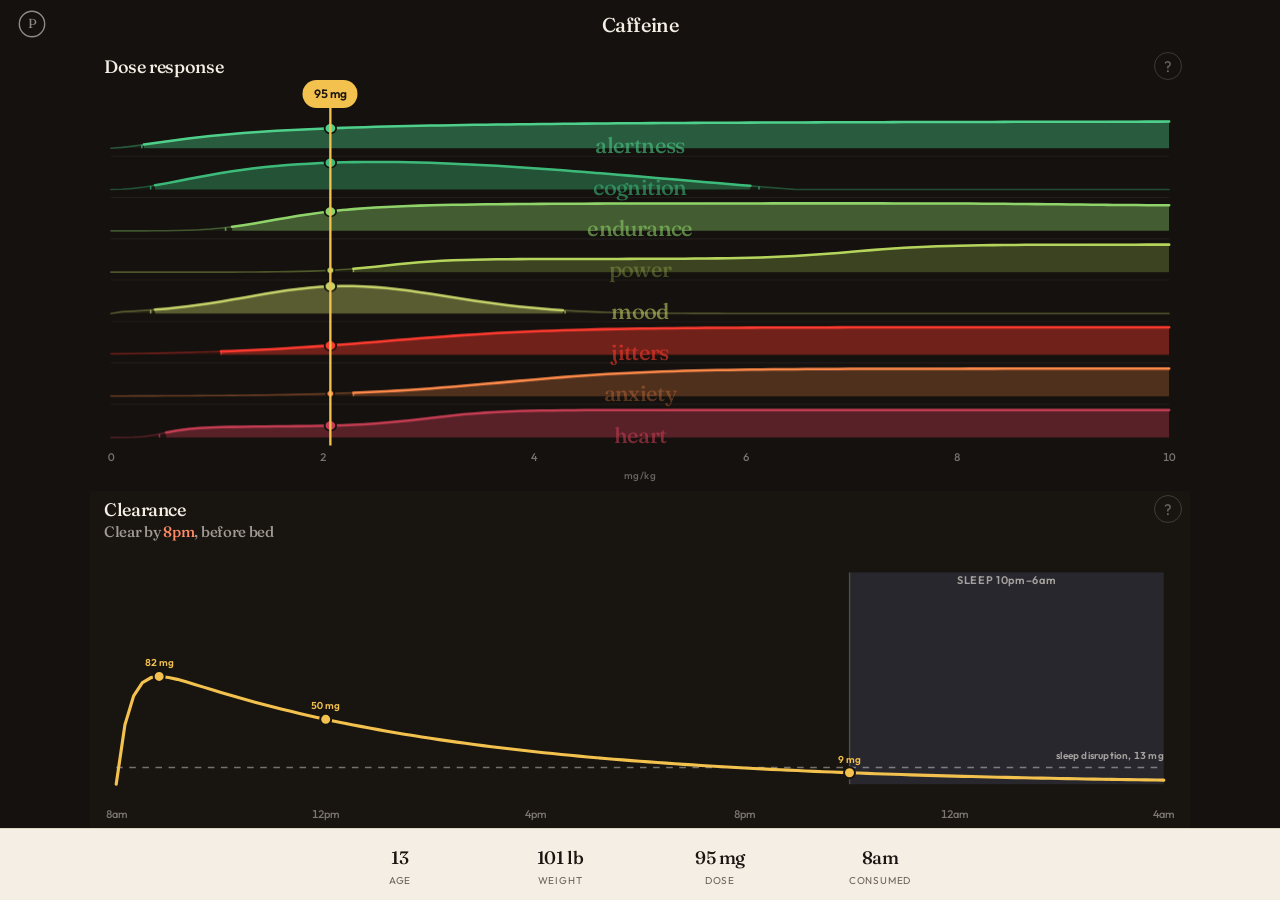
==== commit a72bb356: "Harden iOS share previews and pin the sleep line label. iMessage falls back to the touch icon when t" ====
--- a/caffeine/index.html
+++ b/caffeine/index.html
@@ -11,8 +11,9 @@
   <meta name="color-scheme" content="dark" />
   <meta name="apple-mobile-web-app-title" content="Caffeine" />
   <link rel="canonical" href="https://eprothro.github.io/apps/caffeine/" />
-  <link rel="icon" href="../favicon.svg" type="image/svg+xml" />
-  <link rel="apple-touch-icon" href="../apple-touch-icon.png" />
+  <link rel="icon" href="https://eprothro.github.io/apps/favicon.svg" type="image/svg+xml" />
+  <link rel="icon" href="https://eprothro.github.io/apps/favicon.png" type="image/png" sizes="32x32" />
+  <link rel="apple-touch-icon" href="https://eprothro.github.io/apps/apple-touch-icon.png" sizes="180x180" />
   <meta property="og:type" content="website" />
   <meta property="og:site_name" content="Circle P" />
   <meta property="og:locale" content="en_US" />
@@ -20,7 +21,8 @@
   <meta property="og:title" content="Caffeine · Circle P" />
   <meta property="og:description"
     content="See what a caffeine dose does at your age and weight — alertness, mood, heart, sleep — and how long it stays in you." />
-  <meta property="og:image" content="https://eprothro.github.io/apps/og/caffeine.png" />
+  <meta property="og:image" content="https://eprothro.github.io/apps/og/caffeine.jpg" />
+  <meta property="og:image:type" content="image/jpeg" />
   <meta property="og:image:width" content="1200" />
   <meta property="og:image:height" content="630" />
   <meta property="og:image:alt" content="Caffeine — Circle P" />
@@ -28,14 +30,14 @@
   <meta name="twitter:title" content="Caffeine · Circle P" />
   <meta name="twitter:description"
     content="See what a caffeine dose does at your age and weight — alertness, mood, heart, sleep — and how long it stays in you." />
-  <meta name="twitter:image" content="https://eprothro.github.io/apps/og/caffeine.png" />
+  <meta name="twitter:image" content="https://eprothro.github.io/apps/og/caffeine.jpg" />
   <link rel="preconnect" href="https://fonts.googleapis.com" />
   <link rel="preconnect" href="https://fonts.gstatic.com" crossorigin />
   <link
     href="https://fonts.googleapis.com/css2?family=Fraunces:opsz,wght@9..144,500;9..144,600&family=Outfit:wght@400;500;600&display=swap"
     rel="stylesheet" />
   <link rel="stylesheet" href="../shared.css?v=3" />
-  <link rel="stylesheet" href="styles.css?v=27" />
+  <link rel="stylesheet" href="styles.css?v=28" />
 </head>
 
 <body>
@@ -156,7 +158,7 @@
               <dd><span data-note="decay"></span>
                 <span class="cite">EFSA 2015. Aranda 1979.</span>
               </dd>
-              <dt>Sleep disturbance</dt>
+              <dt>Sleep disruption</dt>
               <dd><span data-note="quiet"></span>
                 <span class="cite">Landolt 1995, young men ~70 kg.</span>
               </dd>
@@ -261,7 +263,7 @@
     </div>
   </nav>
 
-  <script src="app.js?v=40"></script>
+  <script src="app.js?v=41"></script>
 </body>
 
 </html>
--- a/caffeine/styles.css
+++ b/caffeine/styles.css
@@ -417,7 +417,8 @@
 }
 
 .quiet-label {
-  transform: translate(-50%, -130%);
+  transform: translate(-100%, -130%);
+  text-align: right;
   font-size: 10px;
   font-variant-numeric: tabular-nums;
   letter-spacing: 0.02em;
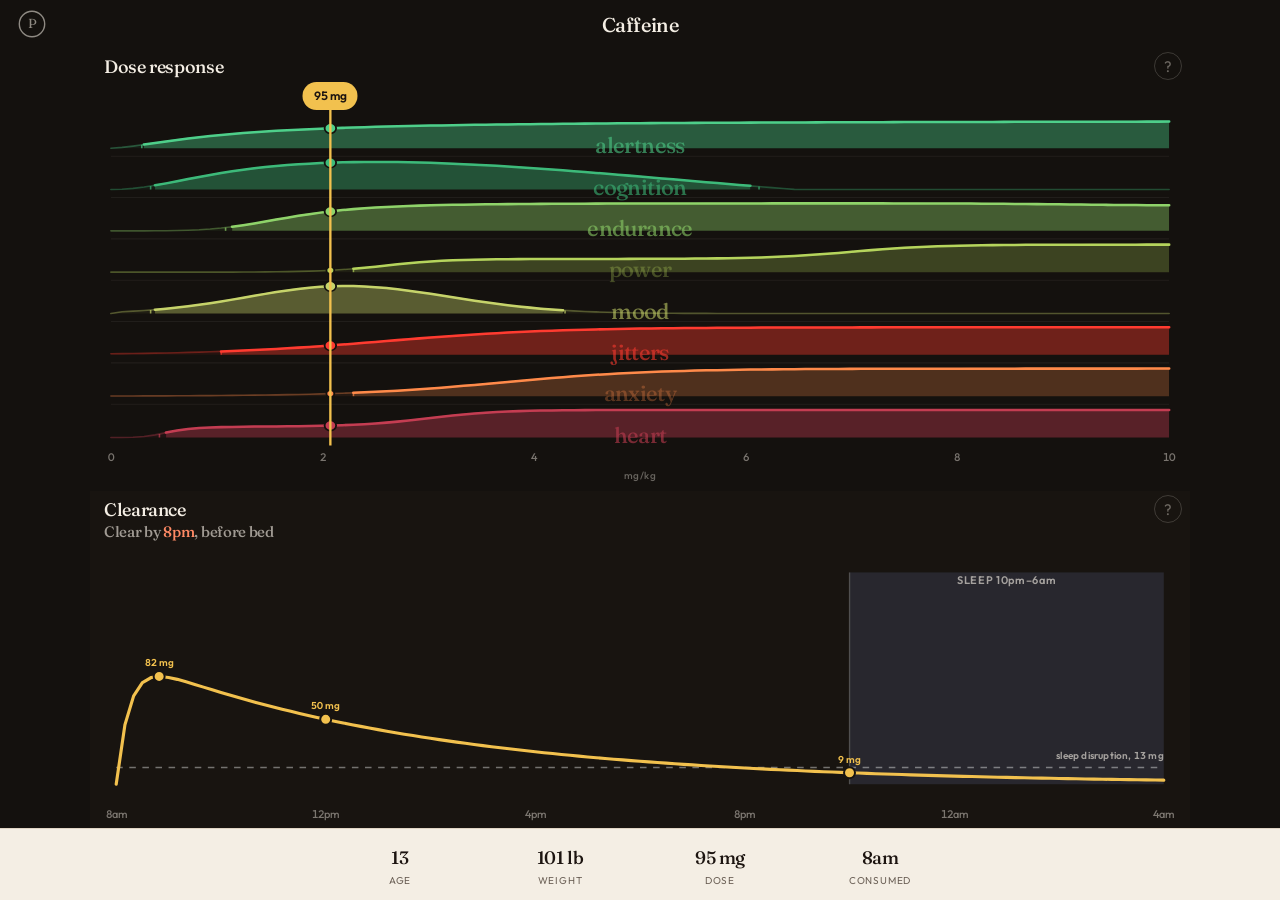
==== commit aeadfd91: "Make the yellow dose pill a real drag handle. The indicator sat in a dead strip above the chart, so " ====
--- a/caffeine/index.html
+++ b/caffeine/index.html
@@ -37,7 +37,7 @@
     href="https://fonts.googleapis.com/css2?family=Fraunces:opsz,wght@9..144,500;9..144,600&family=Outfit:wght@400;500;600&display=swap"
     rel="stylesheet" />
   <link rel="stylesheet" href="../shared.css?v=3" />
-  <link rel="stylesheet" href="styles.css?v=28" />
+  <link rel="stylesheet" href="styles.css?v=29" />
 </head>
 
 <body>
@@ -72,9 +72,7 @@
         <div class="flip-inner">
           <div class="flip-front">
             <div class="dose-wrap">
-              <div class="dose-hud" aria-hidden="true">
-                <div id="dose-pill" class="dose-pill"></div>
-              </div>
+              <div class="dose-hud" aria-hidden="true"></div>
               <div class="dose-plot">
                 <svg id="dose-chart" viewBox="0 0 840 338" preserveAspectRatio="none" role="slider"
                   aria-label="Dose in milligrams" aria-valuemin="0" aria-valuemax="800"></svg>
@@ -84,6 +82,9 @@
                 <div id="dose-axis" class="dose-axis"></div>
                 <p class="dose-unit">mg/kg</p>
               </div>
+              <div id="dose-handle" class="dose-handle">
+                <div id="dose-pill" class="dose-pill"></div>
+              </div>
             </div>
           </div>
           <div class="flip-back">
@@ -263,7 +264,7 @@
     </div>
   </nav>
 
-  <script src="app.js?v=41"></script>
+  <script src="app.js?v=42"></script>
 </body>
 
 </html>
--- a/caffeine/styles.css
+++ b/caffeine/styles.css
@@ -300,6 +300,7 @@
 }
 
 .dose-wrap {
+  position: relative;
   display: flex;
   flex-direction: column;
   flex: 1 1 auto;
@@ -332,10 +333,22 @@
   pointer-events: none;
 }
 
+.dose-handle {
+  position: absolute;
+  top: 0;
+  bottom: 0;
+  z-index: 3;
+  width: 48px;
+  transform: translateX(-50%);
+  cursor: ew-resize;
+  touch-action: none;
+}
+
 .dose-pill {
   position: absolute;
-  top: 50%;
-  transform: translate(-50%, -50%);
+  top: 2px;
+  left: 50%;
+  transform: translateX(-50%);
   padding: 5px 11px;
   border-radius: 999px;
   background: var(--mark);
@@ -346,6 +359,7 @@
   font-variant-numeric: tabular-nums;
   letter-spacing: 0;
   white-space: nowrap;
+  pointer-events: none;
 }
 
 .dose-scale {
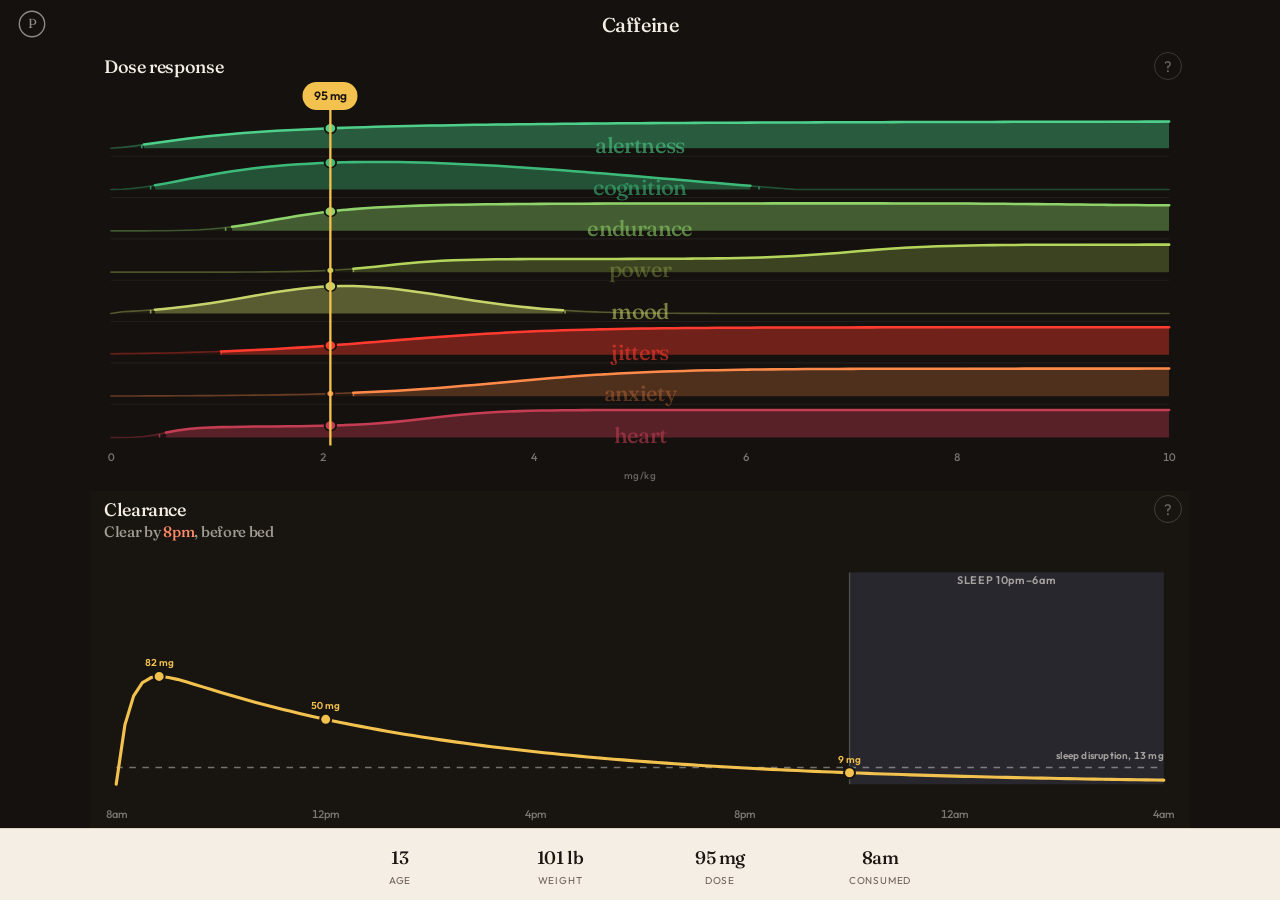
==== commit 85e5072c: "Hide the dose pill when the facts face is showing. iOS was promoting the handle into its own layer, " ====
--- a/caffeine/index.html
+++ b/caffeine/index.html
@@ -37,7 +37,7 @@
     href="https://fonts.googleapis.com/css2?family=Fraunces:opsz,wght@9..144,500;9..144,600&family=Outfit:wght@400;500;600&display=swap"
     rel="stylesheet" />
   <link rel="stylesheet" href="../shared.css?v=3" />
-  <link rel="stylesheet" href="styles.css?v=29" />
+  <link rel="stylesheet" href="styles.css?v=30" />
 </head>
 
 <body>
--- a/caffeine/styles.css
+++ b/caffeine/styles.css
@@ -195,6 +195,7 @@
 .flip-back {
   position: absolute;
   inset: 0;
+  overflow: hidden;
   backface-visibility: hidden;
   -webkit-backface-visibility: hidden;
 }
@@ -207,6 +208,11 @@
 
 .panel.is-flipped .flip-front {
   pointer-events: none;
+}
+
+.panel.is-flipped .dose-handle,
+.panel.is-flipped .clear-marks {
+  visibility: hidden;
 }
 
 .flip-back {
@@ -339,9 +345,11 @@
   bottom: 0;
   z-index: 3;
   width: 48px;
-  transform: translateX(-50%);
+  margin-left: -24px;
   cursor: ew-resize;
   touch-action: none;
+  backface-visibility: hidden;
+  -webkit-backface-visibility: hidden;
 }
 
 .dose-pill {
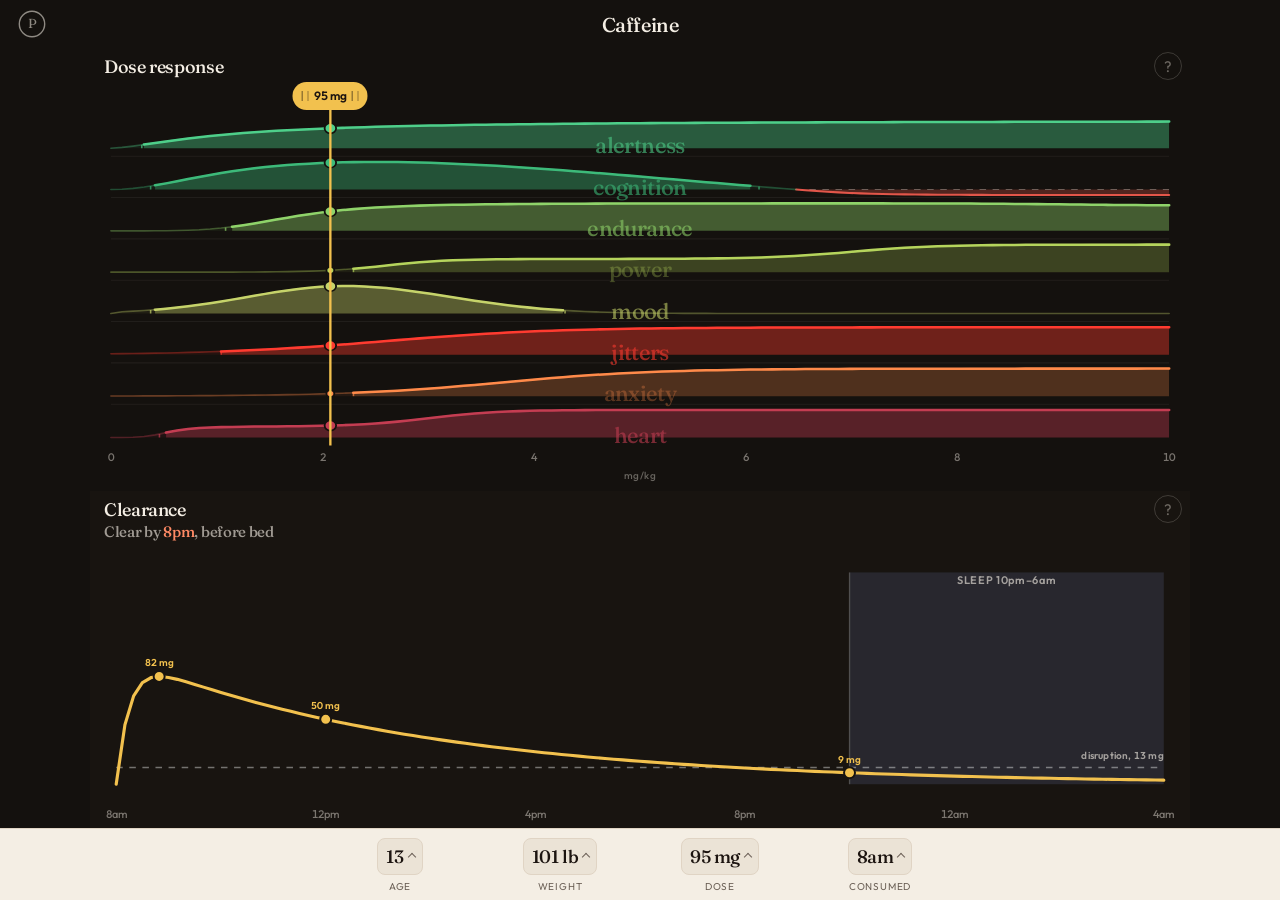
==== commit 81d5966e: "Make the dose pill's full width the grab target, and ship the rest of the polish. The visible grabbe" ====
--- a/caffeine/index.html
+++ b/caffeine/index.html
@@ -37,7 +37,7 @@
     href="https://fonts.googleapis.com/css2?family=Fraunces:opsz,wght@9..144,500;9..144,600&family=Outfit:wght@400;500;600&display=swap"
     rel="stylesheet" />
   <link rel="stylesheet" href="../shared.css?v=3" />
-  <link rel="stylesheet" href="styles.css?v=30" />
+  <link rel="stylesheet" href="styles.css?v=34" />
 </head>
 
 <body>
@@ -173,6 +173,9 @@
   <div class="scrim" id="scrim" hidden></div>
 
   <div class="sheet" id="sheet" hidden>
+    <button type="button" class="sheet-dismiss" id="sheet-dismiss" aria-label="Close editor">
+      <span aria-hidden="true"></span>
+    </button>
     <div class="editor" data-editor="age">
       <div class="chips" id="age-chips"></div>
       <input id="age-range" type="range" min="8" max="80" step="1" value="13" />
@@ -246,25 +249,37 @@
   <nav class="tray" aria-label="Inputs">
     <div class="tray-inner">
       <button type="button" class="tray-item" data-sheet="age">
-        <strong id="tray-age">13</strong>
+        <span class="tray-field">
+          <strong id="tray-age">13</strong>
+          <span class="tray-caret" aria-hidden="true"></span>
+        </span>
         <span>age</span>
       </button>
       <button type="button" class="tray-item" data-sheet="weight">
-        <strong id="tray-weight">101 lb</strong>
+        <span class="tray-field">
+          <strong id="tray-weight">101 lb</strong>
+          <span class="tray-caret" aria-hidden="true"></span>
+        </span>
         <span>weight</span>
       </button>
       <button type="button" class="tray-item" data-sheet="dose">
-        <strong id="tray-dose">95 mg</strong>
+        <span class="tray-field">
+          <strong id="tray-dose">95 mg</strong>
+          <span class="tray-caret" aria-hidden="true"></span>
+        </span>
         <span>dose</span>
       </button>
       <button type="button" class="tray-item" data-sheet="time">
-        <strong id="tray-time">8am</strong>
+        <span class="tray-field">
+          <strong id="tray-time">8am</strong>
+          <span class="tray-caret" aria-hidden="true"></span>
+        </span>
         <span>consumed</span>
       </button>
     </div>
   </nav>
 
-  <script src="app.js?v=42"></script>
+  <script src="app.js?v=50"></script>
 </body>
 
 </html>
--- a/caffeine/styles.css
+++ b/caffeine/styles.css
@@ -23,6 +23,12 @@
   color: var(--paper);
   font-family: var(--sans);
   user-select: none;
+  touch-action: manipulation;
+}
+
+button,
+a {
+  touch-action: manipulation;
 }
 
 .top {
@@ -344,8 +350,13 @@
   top: 0;
   bottom: 0;
   z-index: 3;
-  width: 48px;
-  margin-left: -24px;
+  display: flex;
+  flex-direction: column;
+  align-items: center;
+  padding-top: 2px;
+  width: max-content;
+  min-width: 48px;
+  transform: translateX(-50%);
   cursor: ew-resize;
   touch-action: none;
   backface-visibility: hidden;
@@ -353,11 +364,10 @@
 }
 
 .dose-pill {
-  position: absolute;
-  top: 2px;
-  left: 50%;
-  transform: translateX(-50%);
-  padding: 5px 11px;
+  display: flex;
+  align-items: center;
+  gap: 5px;
+  padding: 5px 9px;
   border-radius: 999px;
   background: var(--mark);
   color: var(--ink);
@@ -367,7 +377,17 @@
   font-variant-numeric: tabular-nums;
   letter-spacing: 0;
   white-space: nowrap;
-  pointer-events: none;
+}
+
+.dose-pill::before,
+.dose-pill::after {
+  content: "";
+  width: 7px;
+  height: 10px;
+  opacity: 0.42;
+  background:
+    linear-gradient(currentColor, currentColor) left / 1.5px 100% no-repeat,
+    linear-gradient(currentColor, currentColor) right / 1.5px 100% no-repeat;
 }
 
 .dose-scale {
@@ -488,10 +508,36 @@
   right: 0;
   bottom: calc(var(--tray) + env(safe-area-inset-bottom));
   z-index: 9;
-  padding: 16px 16px 14px;
+  padding: 2px 16px 14px;
   background: var(--paper);
   color: var(--ink);
   border-top: 1px solid var(--line);
+}
+
+.sheet-dismiss {
+  display: flex;
+  align-items: center;
+  justify-content: center;
+  width: calc(100% + 32px);
+  height: 30px;
+  margin: 0 -16px 2px;
+  padding: 0;
+  border: 0;
+  background: transparent;
+  cursor: pointer;
+}
+
+.sheet-dismiss span {
+  width: 9px;
+  height: 9px;
+  margin-top: -1px;
+  border-right: 1.6px solid var(--muted);
+  border-bottom: 1.6px solid var(--muted);
+  transform: rotate(45deg);
+}
+
+.sheet-dismiss:hover span {
+  border-color: var(--ink);
 }
 
 .editor {
@@ -700,9 +746,9 @@
   flex-direction: column;
   align-items: center;
   justify-content: center;
-  gap: 2px;
+  gap: 4px;
   min-width: 0;
-  padding: 8px 4px 6px;
+  padding: 6px 4px 5px;
   border: 0;
   background: transparent;
   color: inherit;
@@ -710,8 +756,20 @@
   cursor: pointer;
 }
 
-.tray-item[aria-pressed="true"] {
+.tray-field {
+  display: inline-flex;
+  align-items: center;
+  gap: 5px;
+  max-width: 100%;
+  padding: 4px 7px 4px 8px;
+  border: 1px solid var(--line);
+  border-radius: 8px;
   background: #ebe3d6;
+}
+
+.tray-item[aria-pressed="true"] .tray-field {
+  border-color: var(--ink);
+  background: #e0d4c4;
 }
 
 .tray-item strong {
@@ -724,7 +782,26 @@
   font-variant-numeric: tabular-nums;
 }
 
-.tray-item span {
+.tray-caret {
+  flex: 0 0 auto;
+  width: 6px;
+  height: 6px;
+  margin-top: 1.5px;
+  border-right: 1.5px solid var(--muted);
+  border-bottom: 1.5px solid var(--muted);
+  transform: rotate(-135deg);
+  transition:
+    transform 160ms ease,
+    border-color 160ms ease;
+}
+
+.tray-item[aria-pressed="true"] .tray-caret {
+  margin-top: -1px;
+  border-color: var(--ink);
+  transform: rotate(45deg);
+}
+
+.tray-item > span:last-child {
   font-size: 10px;
   letter-spacing: 0.08em;
   text-transform: uppercase;
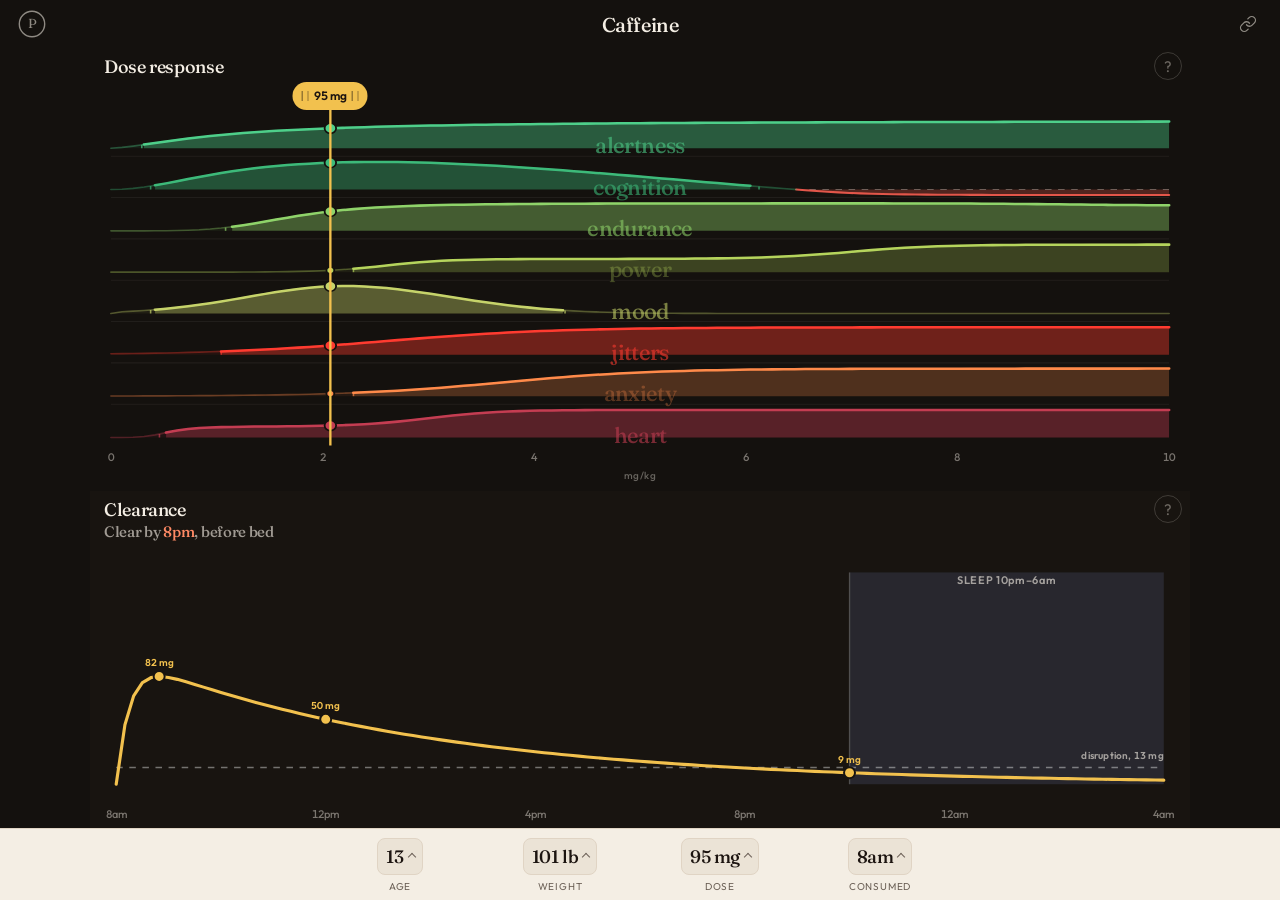
==== commit 80c52b9b: "Share caffeine tray settings in the query string. age, lb, mg, at, and bed round-trip through the UR" ====
--- a/caffeine/index.html
+++ b/caffeine/index.html
@@ -37,7 +37,7 @@
     href="https://fonts.googleapis.com/css2?family=Fraunces:opsz,wght@9..144,500;9..144,600&family=Outfit:wght@400;500;600&display=swap"
     rel="stylesheet" />
   <link rel="stylesheet" href="../shared.css?v=3" />
-  <link rel="stylesheet" href="styles.css?v=34" />
+  <link rel="stylesheet" href="styles.css?v=35" />
 </head>
 
 <body>
@@ -53,8 +53,21 @@
     <button type="button" class="app-name" id="app-toggle" aria-expanded="false" aria-controls="app-menu">
       Caffeine
     </button>
-    <span class="top-spacer" aria-hidden="true"></span>
+    <button type="button" class="share" id="share" aria-label="Copy link" title="Copy link">
+      <svg class="share-icon" viewBox="0 0 24 24" width="18" height="18" aria-hidden="true">
+        <path fill="none" stroke="currentColor" stroke-width="1.7" stroke-linecap="round" stroke-linejoin="round"
+          d="M10 13a5 5 0 0 0 7.54.54l3-3a5 5 0 0 0-7.07-7.07l-1.72 1.71" />
+        <path fill="none" stroke="currentColor" stroke-width="1.7" stroke-linecap="round" stroke-linejoin="round"
+          d="M14 11a5 5 0 0 0-7.54-.54l-3 3a5 5 0 0 0 7.07 7.07l1.71-1.71" />
+      </svg>
+      <svg class="share-check" viewBox="0 0 24 24" width="18" height="18" aria-hidden="true">
+        <path fill="none" stroke="currentColor" stroke-width="1.7" stroke-linecap="round" stroke-linejoin="round"
+          d="M20 6 9 17l-5-5" />
+      </svg>
+      <span class="share-tip" id="share-tip" hidden aria-hidden="true"></span>
+    </button>
   </header>
+  <span id="share-status" class="sr-only" role="status"></span>
 
   <div class="app-menu" id="app-menu" hidden>
     <a href="./" aria-current="page">Caffeine</a>
@@ -279,7 +292,7 @@
     </div>
   </nav>
 
-  <script src="app.js?v=50"></script>
+  <script src="app.js?v=51"></script>
 </body>
 
 </html>
--- a/caffeine/styles.css
+++ b/caffeine/styles.css
@@ -73,8 +73,63 @@
   color: var(--mark);
 }
 
-.top-spacer {
+.share {
+  position: relative;
+  display: grid;
+  place-items: center;
   width: 44px;
+  height: 44px;
+  justify-self: center;
+  padding: 0;
+  border: 0;
+  background: transparent;
+  color: rgba(244, 238, 228, 0.55);
+  cursor: pointer;
+}
+
+.share:hover,
+.share:focus-visible {
+  color: var(--paper);
+}
+
+.share.is-copied {
+  color: var(--mark);
+}
+
+.share:focus-visible {
+  outline: 1px solid var(--mark);
+  outline-offset: -6px;
+  border-radius: 8px;
+}
+
+.share-check {
+  display: none;
+}
+
+.share.is-copied .share-icon {
+  display: none;
+}
+
+.share.is-copied .share-check {
+  display: block;
+}
+
+.share-tip {
+  position: absolute;
+  top: 50%;
+  right: calc(100% - 4px);
+  transform: translateY(-50%);
+  padding: 3px 7px;
+  border-radius: 999px;
+  background: var(--mark);
+  color: var(--ink);
+  font-family: var(--sans);
+  font-size: 11px;
+  font-weight: 600;
+  letter-spacing: 0.01em;
+  line-height: 1.2;
+  white-space: nowrap;
+  pointer-events: none;
 }
 
 .app-menu:not([hidden]) {
